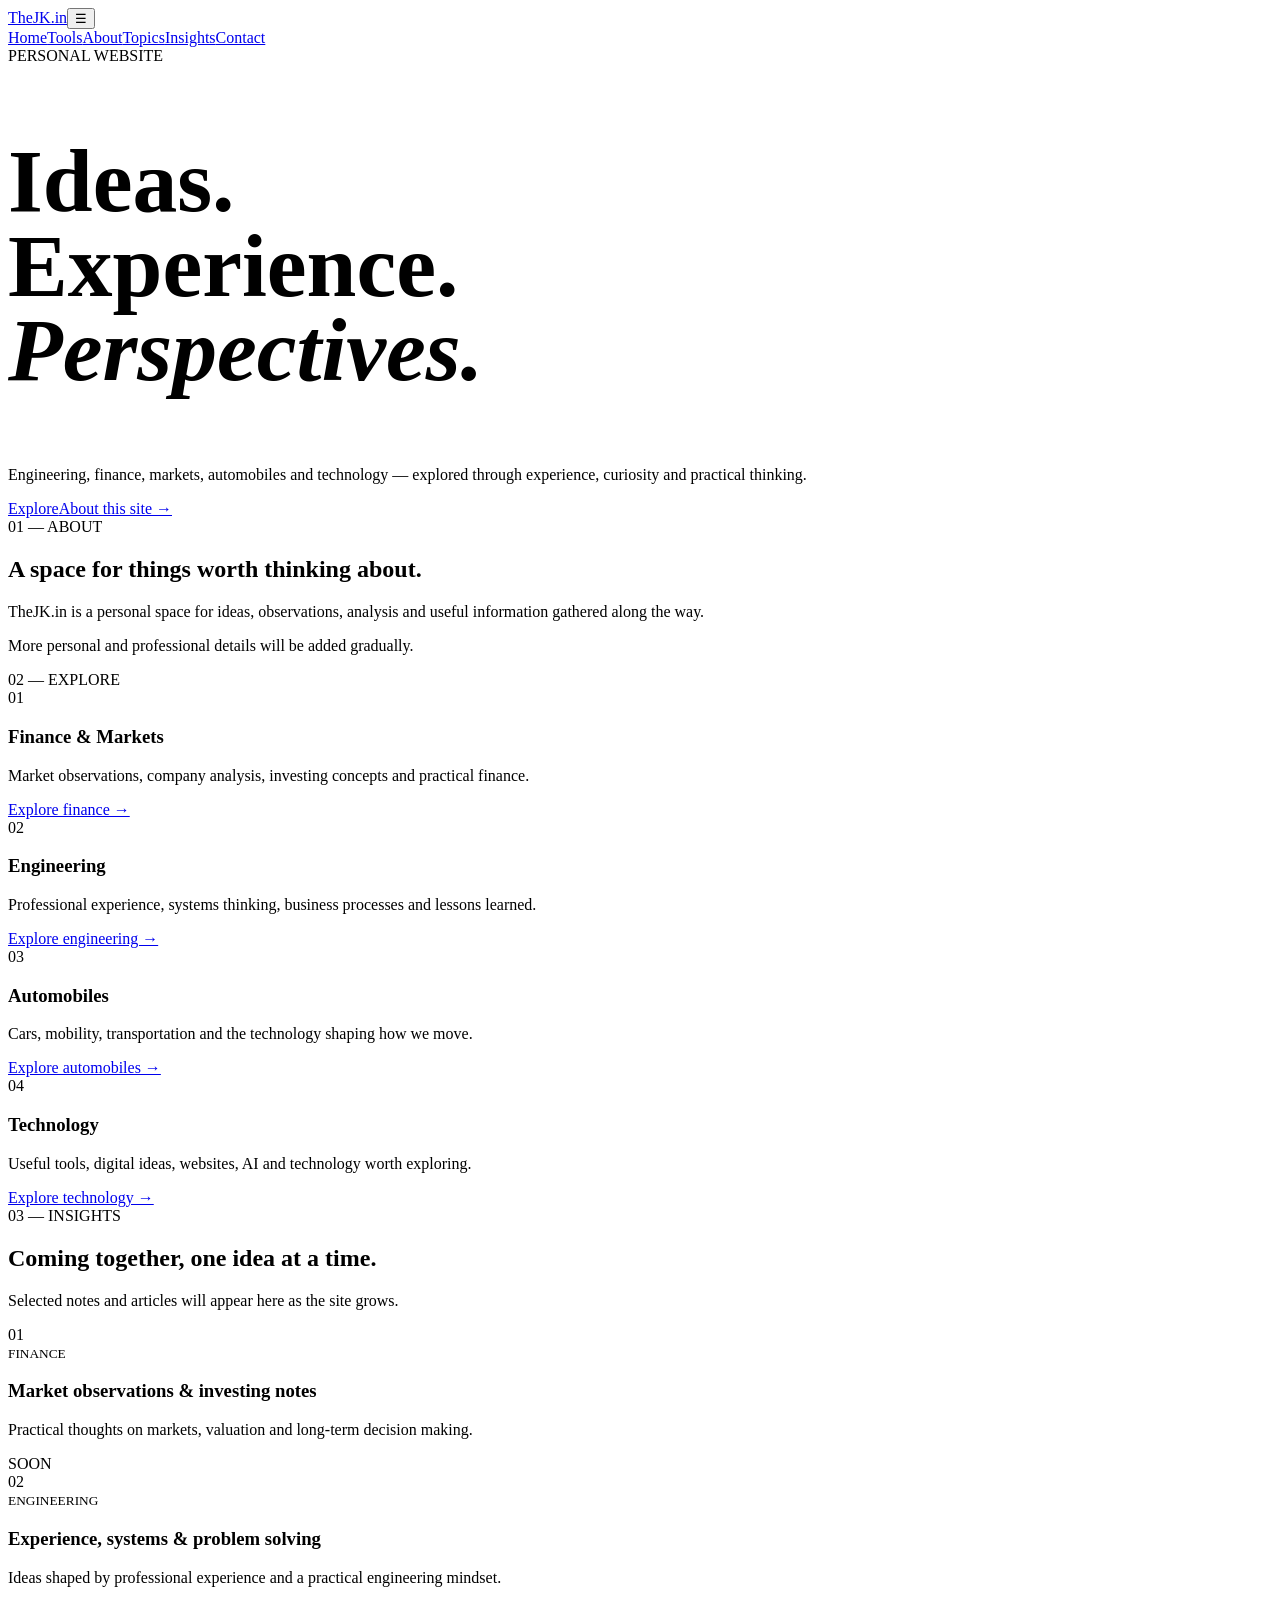
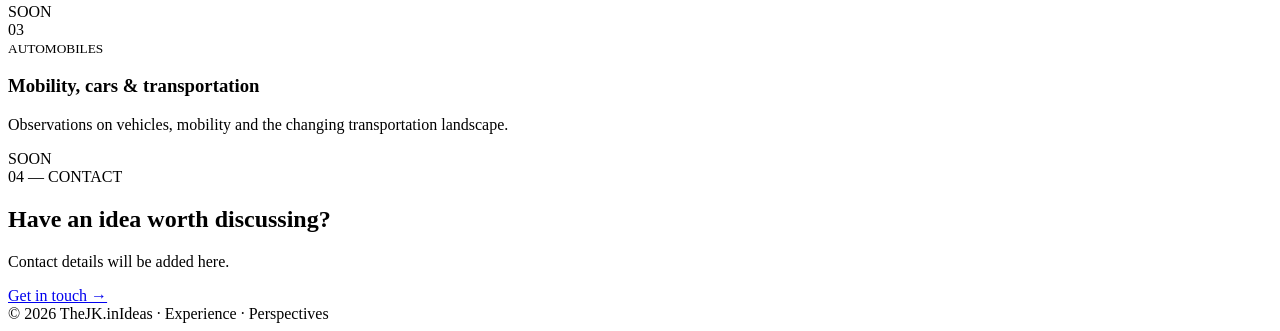
==== index_final_upgrade.html @ c0e25470 "Add files via upload" ====
<!doctype html><html lang="en"><head><meta charset="utf-8"><meta name="viewport" content="width=device-width,initial-scale=1"><meta name="description" content="TheJK.in — ideas, experience and perspectives across engineering, finance, markets, automobiles and technology."><meta name="theme-color" content="#111111"><title>TheJK.in | Ideas. Experience. Perspectives.</title><link rel="stylesheet" href="style.css"><style>.hero-title{font-size:clamp(46px,7vw,100px)!important;line-height:.94;}</style></head><body>
<header class="site-header"><a class="brand" href="#home">TheJK.in</a><button class="menu-toggle" aria-label="Open menu" aria-expanded="false">☰</button><nav class="nav"><a href="#home">Home</a><a href="tools.html">Tools</a><a href="#about">About</a><a href="#topics">Topics</a><a href="#insights">Insights</a><a href="#contact">Contact</a></nav></header>
<main id="home"><section class="hero"><div class="eyebrow">PERSONAL WEBSITE</div><h1 class="hero-title">Ideas.<br>Experience.<br><em>Perspectives.</em></h1><p class="hero-copy">Engineering, finance, markets, automobiles and technology — explored through experience, curiosity and practical thinking.</p><div class="hero-actions"><a class="button button-dark" href="#topics">Explore</a><a class="text-link" href="#about">About this site →</a></div></section>
<section class="intro section" id="about"><div class="section-label">01 — ABOUT</div><div class="intro-grid"><h2>A space for things worth thinking about.</h2><div><p>TheJK.in is a personal space for ideas, observations, analysis and useful information gathered along the way.</p><p class="muted">More personal and professional details will be added gradually.</p></div></div></section>
<section class="section" id="topics"><div class="section-label">02 — EXPLORE</div><div class="cards">
<article class="card"><span>01</span><h3>Finance & Markets</h3><p>Market observations, company analysis, investing concepts and practical finance.</p><a href="finance.html">Explore finance →</a></article>
<article class="card"><span>02</span><h3>Engineering</h3><p>Professional experience, systems thinking, business processes and lessons learned.</p><a href="engineering.html">Explore engineering →</a></article>
<article class="card"><span>03</span><h3>Automobiles</h3><p>Cars, mobility, transportation and the technology shaping how we move.</p><a href="automobiles.html">Explore automobiles →</a></article>
<article class="card"><span>04</span><h3>Technology</h3><p>Useful tools, digital ideas, websites, AI and technology worth exploring.</p><a href="technology.html">Explore technology →</a></article></div></section>
<section class="insights section" id="insights"><div class="section-label">03 — INSIGHTS</div><div class="insight-head"><h2>Coming together, one idea at a time.</h2><p>Selected notes and articles will appear here as the site grows.</p></div><div class="insight-list"><article class="insight-item"><span>01</span><div><small>FINANCE</small><h3>Market observations & investing notes</h3><p>Practical thoughts on markets, valuation and long-term decision making.</p></div><span class="status">SOON</span></article><article class="insight-item"><span>02</span><div><small>ENGINEERING</small><h3>Experience, systems & problem solving</h3><p>Ideas shaped by professional experience and a practical engineering mindset.</p></div><span class="status">SOON</span></article><article class="insight-item"><span>03</span><div><small>AUTOMOBILES</small><h3>Mobility, cars & transportation</h3><p>Observations on vehicles, mobility and the changing transportation landscape.</p></div><span class="status">SOON</span></article></div></section>
<section class="cta section" id="contact"><div><div class="section-label">04 — CONTACT</div><h2>Have an idea worth discussing?</h2><p class="muted">Contact details will be added here.</p></div><a class="button button-light" href="mailto:">Get in touch →</a></section></main><footer class="footer"><span>© 2026 TheJK.in</span><span>Ideas · Experience · Perspectives</span></footer><script src="script.js"></script></body></html>
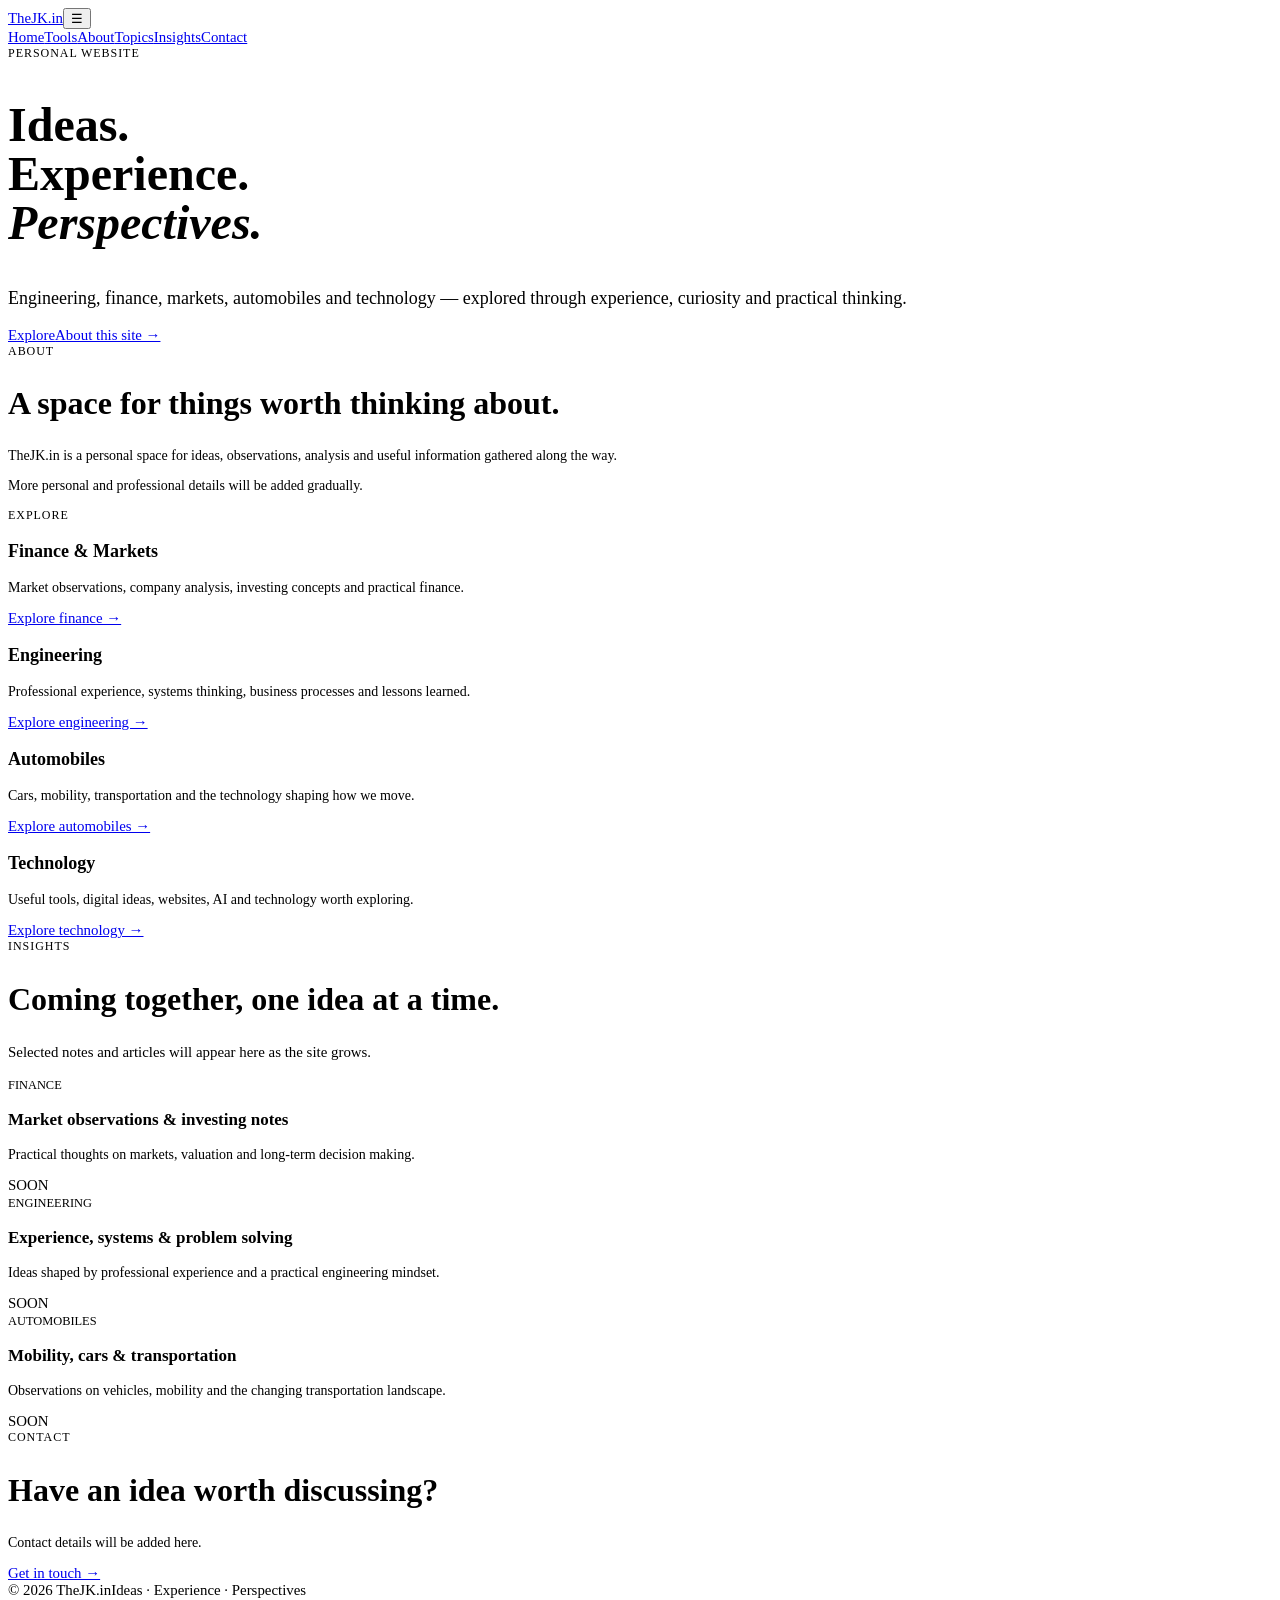
==== commit c7a2cf9d: "Add files via upload" ====
--- a/index_final_upgrade.html
+++ b/index_final_upgrade.html
@@ -1,11 +1,20 @@
-<!doctype html><html lang="en"><head><meta charset="utf-8"><meta name="viewport" content="width=device-width,initial-scale=1"><meta name="description" content="TheJK.in — ideas, experience and perspectives across engineering, finance, markets, automobiles and technology."><meta name="theme-color" content="#111111"><title>TheJK.in | Ideas. Experience. Perspectives.</title><link rel="stylesheet" href="style.css"><style>.hero-title{font-size:clamp(46px,7vw,100px)!important;line-height:.94;}</style></head><body>
+<!doctype html><html lang="en"><head><meta charset="utf-8"><meta name="viewport" content="width=device-width,initial-scale=1"><meta name="description" content="TheJK.in — ideas, experience and perspectives across engineering, finance, markets, automobiles and technology."><meta name="theme-color" content="#111111"><title>TheJK.in | Ideas. Experience. Perspectives.</title><link rel="stylesheet" href="style.css"><style>
+html{font-size:93%;}
+.hero-title{font-size:clamp(26px,3.8vw,48px)!important;line-height:1.02;}
+.hero-copy{font-size:clamp(15px,1.6vw,18px)!important;}
+.eyebrow,.section-label{font-size:12px!important;letter-spacing:.08em;}
+.intro-grid h2,.insight-head h2,.cta h2{font-size:clamp(22px,2.6vw,32px)!important;line-height:1.15;}
+.card h3{font-size:18px!important;}
+.insight-item h3{font-size:17px!important;}
+.card p,.insight-item p,.intro-grid p,.cta p{font-size:14px!important;}
+</style></head><body>
 <header class="site-header"><a class="brand" href="#home">TheJK.in</a><button class="menu-toggle" aria-label="Open menu" aria-expanded="false">☰</button><nav class="nav"><a href="#home">Home</a><a href="tools.html">Tools</a><a href="#about">About</a><a href="#topics">Topics</a><a href="#insights">Insights</a><a href="#contact">Contact</a></nav></header>
 <main id="home"><section class="hero"><div class="eyebrow">PERSONAL WEBSITE</div><h1 class="hero-title">Ideas.<br>Experience.<br><em>Perspectives.</em></h1><p class="hero-copy">Engineering, finance, markets, automobiles and technology — explored through experience, curiosity and practical thinking.</p><div class="hero-actions"><a class="button button-dark" href="#topics">Explore</a><a class="text-link" href="#about">About this site →</a></div></section>
-<section class="intro section" id="about"><div class="section-label">01 — ABOUT</div><div class="intro-grid"><h2>A space for things worth thinking about.</h2><div><p>TheJK.in is a personal space for ideas, observations, analysis and useful information gathered along the way.</p><p class="muted">More personal and professional details will be added gradually.</p></div></div></section>
-<section class="section" id="topics"><div class="section-label">02 — EXPLORE</div><div class="cards">
-<article class="card"><span>01</span><h3>Finance & Markets</h3><p>Market observations, company analysis, investing concepts and practical finance.</p><a href="finance.html">Explore finance →</a></article>
-<article class="card"><span>02</span><h3>Engineering</h3><p>Professional experience, systems thinking, business processes and lessons learned.</p><a href="engineering.html">Explore engineering →</a></article>
-<article class="card"><span>03</span><h3>Automobiles</h3><p>Cars, mobility, transportation and the technology shaping how we move.</p><a href="automobiles.html">Explore automobiles →</a></article>
-<article class="card"><span>04</span><h3>Technology</h3><p>Useful tools, digital ideas, websites, AI and technology worth exploring.</p><a href="technology.html">Explore technology →</a></article></div></section>
-<section class="insights section" id="insights"><div class="section-label">03 — INSIGHTS</div><div class="insight-head"><h2>Coming together, one idea at a time.</h2><p>Selected notes and articles will appear here as the site grows.</p></div><div class="insight-list"><article class="insight-item"><span>01</span><div><small>FINANCE</small><h3>Market observations & investing notes</h3><p>Practical thoughts on markets, valuation and long-term decision making.</p></div><span class="status">SOON</span></article><article class="insight-item"><span>02</span><div><small>ENGINEERING</small><h3>Experience, systems & problem solving</h3><p>Ideas shaped by professional experience and a practical engineering mindset.</p></div><span class="status">SOON</span></article><article class="insight-item"><span>03</span><div><small>AUTOMOBILES</small><h3>Mobility, cars & transportation</h3><p>Observations on vehicles, mobility and the changing transportation landscape.</p></div><span class="status">SOON</span></article></div></section>
-<section class="cta section" id="contact"><div><div class="section-label">04 — CONTACT</div><h2>Have an idea worth discussing?</h2><p class="muted">Contact details will be added here.</p></div><a class="button button-light" href="mailto:">Get in touch →</a></section></main><footer class="footer"><span>© 2026 TheJK.in</span><span>Ideas · Experience · Perspectives</span></footer><script src="script.js"></script></body></html>+<section class="intro section" id="about"><div class="section-label">ABOUT</div><div class="intro-grid"><h2>A space for things worth thinking about.</h2><div><p>TheJK.in is a personal space for ideas, observations, analysis and useful information gathered along the way.</p><p class="muted">More personal and professional details will be added gradually.</p></div></div></section>
+<section class="section" id="topics"><div class="section-label">EXPLORE</div><div class="cards">
+<article class="card"><h3>Finance & Markets</h3><p>Market observations, company analysis, investing concepts and practical finance.</p><a href="finance.html">Explore finance →</a></article>
+<article class="card"><h3>Engineering</h3><p>Professional experience, systems thinking, business processes and lessons learned.</p><a href="engineering.html">Explore engineering →</a></article>
+<article class="card"><h3>Automobiles</h3><p>Cars, mobility, transportation and the technology shaping how we move.</p><a href="automobiles.html">Explore automobiles →</a></article>
+<article class="card"><h3>Technology</h3><p>Useful tools, digital ideas, websites, AI and technology worth exploring.</p><a href="technology.html">Explore technology →</a></article></div></section>
+<section class="insights section" id="insights"><div class="section-label">INSIGHTS</div><div class="insight-head"><h2>Coming together, one idea at a time.</h2><p>Selected notes and articles will appear here as the site grows.</p></div><div class="insight-list"><article class="insight-item"><div><small>FINANCE</small><h3>Market observations & investing notes</h3><p>Practical thoughts on markets, valuation and long-term decision making.</p></div><span class="status">SOON</span></article><article class="insight-item"><div><small>ENGINEERING</small><h3>Experience, systems & problem solving</h3><p>Ideas shaped by professional experience and a practical engineering mindset.</p></div><span class="status">SOON</span></article><article class="insight-item"><div><small>AUTOMOBILES</small><h3>Mobility, cars & transportation</h3><p>Observations on vehicles, mobility and the changing transportation landscape.</p></div><span class="status">SOON</span></article></div></section>
+<section class="cta section" id="contact"><div><div class="section-label">CONTACT</div><h2>Have an idea worth discussing?</h2><p class="muted">Contact details will be added here.</p></div><a class="button button-light" href="mailto:">Get in touch →</a></section></main><footer class="footer"><span>© 2026 TheJK.in</span><span>Ideas · Experience · Perspectives</span></footer><script src="script.js"></script></body></html>
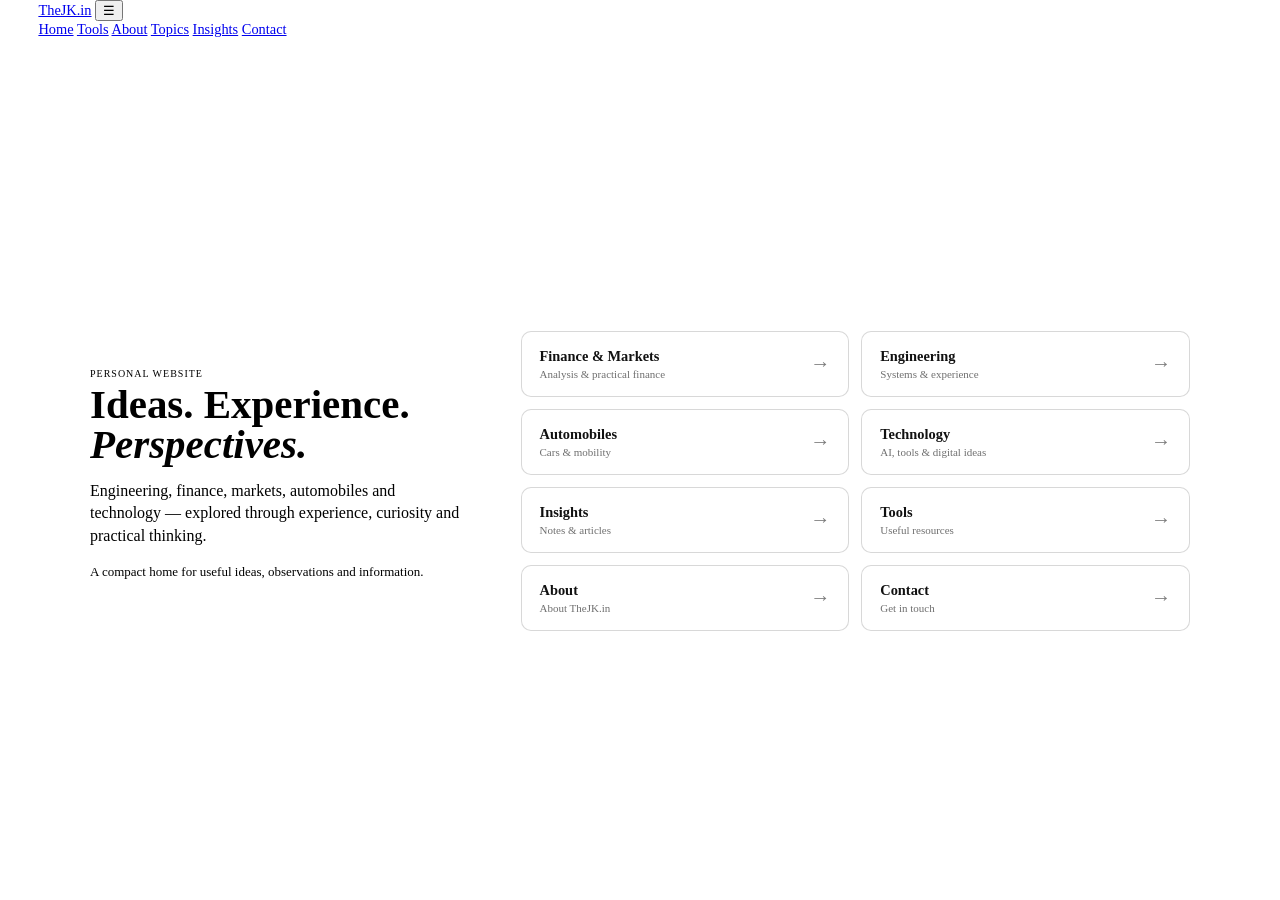
==== commit bf998323: "Add files via upload" ====
--- a/index_final_upgrade.html
+++ b/index_final_upgrade.html
@@ -1,20 +1,158 @@
-<!doctype html><html lang="en"><head><meta charset="utf-8"><meta name="viewport" content="width=device-width,initial-scale=1"><meta name="description" content="TheJK.in — ideas, experience and perspectives across engineering, finance, markets, automobiles and technology."><meta name="theme-color" content="#111111"><title>TheJK.in | Ideas. Experience. Perspectives.</title><link rel="stylesheet" href="style.css"><style>
-html{font-size:93%;}
-.hero-title{font-size:clamp(26px,3.8vw,48px)!important;line-height:1.02;}
-.hero-copy{font-size:clamp(15px,1.6vw,18px)!important;}
-.eyebrow,.section-label{font-size:12px!important;letter-spacing:.08em;}
-.intro-grid h2,.insight-head h2,.cta h2{font-size:clamp(22px,2.6vw,32px)!important;line-height:1.15;}
-.card h3{font-size:18px!important;}
-.insight-item h3{font-size:17px!important;}
-.card p,.insight-item p,.intro-grid p,.cta p{font-size:14px!important;}
-</style></head><body>
-<header class="site-header"><a class="brand" href="#home">TheJK.in</a><button class="menu-toggle" aria-label="Open menu" aria-expanded="false">☰</button><nav class="nav"><a href="#home">Home</a><a href="tools.html">Tools</a><a href="#about">About</a><a href="#topics">Topics</a><a href="#insights">Insights</a><a href="#contact">Contact</a></nav></header>
-<main id="home"><section class="hero"><div class="eyebrow">PERSONAL WEBSITE</div><h1 class="hero-title">Ideas.<br>Experience.<br><em>Perspectives.</em></h1><p class="hero-copy">Engineering, finance, markets, automobiles and technology — explored through experience, curiosity and practical thinking.</p><div class="hero-actions"><a class="button button-dark" href="#topics">Explore</a><a class="text-link" href="#about">About this site →</a></div></section>
-<section class="intro section" id="about"><div class="section-label">ABOUT</div><div class="intro-grid"><h2>A space for things worth thinking about.</h2><div><p>TheJK.in is a personal space for ideas, observations, analysis and useful information gathered along the way.</p><p class="muted">More personal and professional details will be added gradually.</p></div></div></section>
-<section class="section" id="topics"><div class="section-label">EXPLORE</div><div class="cards">
-<article class="card"><h3>Finance & Markets</h3><p>Market observations, company analysis, investing concepts and practical finance.</p><a href="finance.html">Explore finance →</a></article>
-<article class="card"><h3>Engineering</h3><p>Professional experience, systems thinking, business processes and lessons learned.</p><a href="engineering.html">Explore engineering →</a></article>
-<article class="card"><h3>Automobiles</h3><p>Cars, mobility, transportation and the technology shaping how we move.</p><a href="automobiles.html">Explore automobiles →</a></article>
-<article class="card"><h3>Technology</h3><p>Useful tools, digital ideas, websites, AI and technology worth exploring.</p><a href="technology.html">Explore technology →</a></article></div></section>
-<section class="insights section" id="insights"><div class="section-label">INSIGHTS</div><div class="insight-head"><h2>Coming together, one idea at a time.</h2><p>Selected notes and articles will appear here as the site grows.</p></div><div class="insight-list"><article class="insight-item"><div><small>FINANCE</small><h3>Market observations & investing notes</h3><p>Practical thoughts on markets, valuation and long-term decision making.</p></div><span class="status">SOON</span></article><article class="insight-item"><div><small>ENGINEERING</small><h3>Experience, systems & problem solving</h3><p>Ideas shaped by professional experience and a practical engineering mindset.</p></div><span class="status">SOON</span></article><article class="insight-item"><div><small>AUTOMOBILES</small><h3>Mobility, cars & transportation</h3><p>Observations on vehicles, mobility and the changing transportation landscape.</p></div><span class="status">SOON</span></article></div></section>
-<section class="cta section" id="contact"><div><div class="section-label">CONTACT</div><h2>Have an idea worth discussing?</h2><p class="muted">Contact details will be added here.</p></div><a class="button button-light" href="mailto:">Get in touch →</a></section></main><footer class="footer"><span>© 2026 TheJK.in</span><span>Ideas · Experience · Perspectives</span></footer><script src="script.js"></script></body></html>+<!doctype html>
+<html lang="en">
+<head>
+<meta charset="utf-8">
+<meta name="viewport" content="width=device-width,initial-scale=1">
+<meta name="description" content="TheJK.in — ideas, experience and perspectives across engineering, finance, markets, automobiles and technology.">
+<meta name="theme-color" content="#111111">
+<title>TheJK.in | Ideas. Experience. Perspectives.</title>
+<link rel="stylesheet" href="style.css">
+<style>
+/* Compact one-page home */
+html { font-size: 90%; }
+html, body { height: 100%; overflow: hidden; }
+body { margin: 0; }
+.site-header { min-height: 52px; padding: 0 3vw; }
+.hero {
+  min-height: 0 !important;
+  height: calc(100vh - 52px);
+  box-sizing: border-box;
+  padding: 5vh 6vw 4vh !important;
+  display: flex;
+  flex-direction: column;
+  justify-content: center;
+}
+.hero-title {
+  font-size: clamp(25px, 3.2vw, 42px) !important;
+  line-height: .96 !important;
+  margin: .45rem 0 .7rem !important;
+}
+.hero-title br { display:none; }
+.hero-copy {
+  max-width: 680px;
+  font-size: clamp(13px, 1.25vw, 16px) !important;
+  line-height: 1.4 !important;
+  margin-bottom: 1.2rem !important;
+}
+.hero-actions { display:none; }
+.eyebrow { font-size: 10px !important; letter-spacing: .1em; }
+
+/* Replace the long scrolling homepage with a compact navigation panel */
+.compact-home {
+  display:grid;
+  grid-template-columns: minmax(220px, .85fr) minmax(360px, 1.5fr);
+  gap: clamp(20px, 4vw, 55px);
+  align-items:center;
+  max-width:1100px;
+  width:100%;
+  margin:auto;
+}
+.compact-copy p { max-width:520px; }
+.compact-copy .muted { font-size:13px; }
+
+.page-buttons {
+  display:grid;
+  grid-template-columns:repeat(2, minmax(150px,1fr));
+  gap:12px;
+}
+.page-button {
+  display:flex;
+  align-items:center;
+  justify-content:space-between;
+  min-height:64px;
+  padding:0 18px;
+  border:1px solid rgba(17,17,17,.16);
+  border-radius:10px;
+  background:#fff;
+  color:#111;
+  text-decoration:none;
+  font-weight:600;
+  transition:transform .15s ease, box-shadow .15s ease;
+}
+.page-button:hover {
+  transform:translateY(-2px);
+  box-shadow:0 8px 22px rgba(0,0,0,.08);
+}
+.page-button small {
+  display:block;
+  margin-top:3px;
+  font-size:11px;
+  font-weight:400;
+  opacity:.6;
+}
+.page-button span { font-size:20px; opacity:.55; }
+
+@media (max-width:760px) {
+  html,body { overflow:auto; }
+  .hero { height:auto; min-height:100vh !important; padding:8vh 6vw !important; }
+  .compact-home { grid-template-columns:1fr; }
+  .page-buttons { grid-template-columns:1fr 1fr; }
+}
+@media (max-width:430px) {
+  .page-buttons { grid-template-columns:1fr; }
+}
+</style>
+</head>
+<body>
+<header class="site-header">
+  <a class="brand" href="#home">TheJK.in</a>
+  <button class="menu-toggle" aria-label="Open menu" aria-expanded="false">☰</button>
+  <nav class="nav">
+    <a href="#home">Home</a>
+    <a href="tools.html">Tools</a>
+    <a href="#about">About</a>
+    <a href="#topics">Topics</a>
+    <a href="#insights">Insights</a>
+    <a href="#contact">Contact</a>
+  </nav>
+</header>
+
+<main id="home">
+<section class="hero">
+  <div class="compact-home">
+    <div class="compact-copy">
+      <div class="eyebrow">PERSONAL WEBSITE</div>
+      <h1 class="hero-title">Ideas. Experience. <em>Perspectives.</em></h1>
+      <p class="hero-copy">Engineering, finance, markets, automobiles and technology — explored through experience, curiosity and practical thinking.</p>
+      <p class="muted">A compact home for useful ideas, observations and information.</p>
+    </div>
+
+    <nav class="page-buttons" aria-label="TheJK.in sections">
+      <a class="page-button" href="finance.html">
+        <div>Finance &amp; Markets<small>Analysis &amp; practical finance</small></div><span>→</span>
+      </a>
+      <a class="page-button" href="engineering.html">
+        <div>Engineering<small>Systems &amp; experience</small></div><span>→</span>
+      </a>
+      <a class="page-button" href="automobiles.html">
+        <div>Automobiles<small>Cars &amp; mobility</small></div><span>→</span>
+      </a>
+      <a class="page-button" href="technology.html">
+        <div>Technology<small>AI, tools &amp; digital ideas</small></div><span>→</span>
+      </a>
+      <a class="page-button" href="#insights">
+        <div>Insights<small>Notes &amp; articles</small></div><span>→</span>
+      </a>
+      <a class="page-button" href="tools.html">
+        <div>Tools<small>Useful resources</small></div><span>→</span>
+      </a>
+      <a class="page-button" href="#about">
+        <div>About<small>About TheJK.in</small></div><span>→</span>
+      </a>
+      <a class="page-button" href="#contact">
+        <div>Contact<small>Get in touch</small></div><span>→</span>
+      </a>
+    </nav>
+  </div>
+</section>
+
+<!-- Kept for existing anchor/navigation compatibility -->
+<section id="about" hidden></section>
+<section id="topics" hidden></section>
+<section id="insights" hidden></section>
+<section id="contact" hidden></section>
+</main>
+
+<script src="script.js"></script>
+</body>
+</html>
